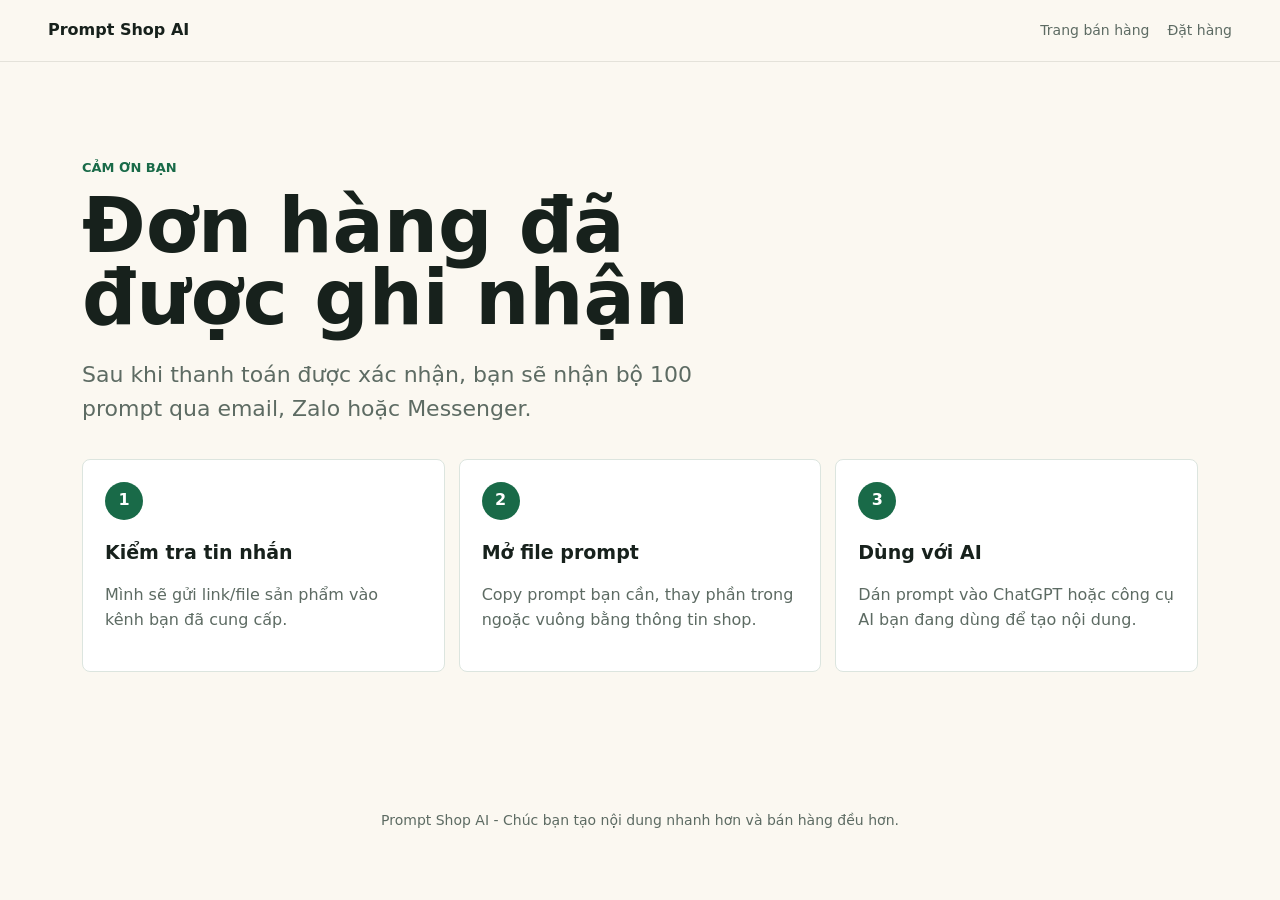
==== cam-on.html @ d6d2821f "Initial website" ====
<!doctype html>
<html lang="vi">
  <head>
    <meta charset="utf-8" />
    <meta name="viewport" content="width=device-width, initial-scale=1" />
    <title>Cảm ơn - 100 Prompt AI</title>
    <meta name="description" content="Trang cảm ơn và hướng dẫn nhận file 100 Prompt AI." />
    <link rel="stylesheet" href="styles.css" />
  </head>
  <body>
    <header class="site-header">
      <a class="brand" href="index.html">Prompt Shop AI</a>
      <nav aria-label="Điều hướng">
        <a href="index.html">Trang bán hàng</a>
        <a href="dat-hang.html">Đặt hàng</a>
      </nav>
    </header>

    <main>
      <section class="section-inner thank-page">
        <div class="section-heading">
          <p class="eyebrow">Cảm ơn bạn</p>
          <h1>Đơn hàng đã được ghi nhận</h1>
          <p class="lead">Sau khi thanh toán được xác nhận, bạn sẽ nhận bộ 100 prompt qua email, Zalo hoặc Messenger.</p>
        </div>

        <div class="steps">
          <article>
            <span>1</span>
            <h3>Kiểm tra tin nhắn</h3>
            <p>Mình sẽ gửi link/file sản phẩm vào kênh bạn đã cung cấp.</p>
          </article>
          <article>
            <span>2</span>
            <h3>Mở file prompt</h3>
            <p>Copy prompt bạn cần, thay phần trong ngoặc vuông bằng thông tin shop.</p>
          </article>
          <article>
            <span>3</span>
            <h3>Dùng với AI</h3>
            <p>Dán prompt vào ChatGPT hoặc công cụ AI bạn đang dùng để tạo nội dung.</p>
          </article>
        </div>
      </section>
    </main>

    <footer class="footer">
      <p>Prompt Shop AI - Chúc bạn tạo nội dung nhanh hơn và bán hàng đều hơn.</p>
    </footer>
  </body>
</html>
---- styles.css ----
:root {
  color-scheme: light;
  --ink: #17211c;
  --muted: #5d6b63;
  --line: #dce5df;
  --paper: #fbf8f1;
  --white: #ffffff;
  --mint: #dff3e8;
  --green: #196a48;
  --green-dark: #0f4c34;
  --amber: #f7bd4a;
  --coral: #ef725d;
}

* {
  box-sizing: border-box;
}

html {
  scroll-behavior: smooth;
}

body {
  margin: 0;
  font-family: Inter, ui-sans-serif, system-ui, -apple-system, BlinkMacSystemFont, "Segoe UI", sans-serif;
  line-height: 1.55;
  color: var(--ink);
  background: var(--paper);
}

a {
  color: inherit;
}

.site-header {
  position: sticky;
  top: 0;
  z-index: 10;
  display: flex;
  align-items: center;
  justify-content: space-between;
  gap: 24px;
  padding: 18px clamp(18px, 4vw, 48px);
  border-bottom: 1px solid rgba(23, 33, 28, 0.1);
  background: rgba(251, 248, 241, 0.92);
  backdrop-filter: blur(14px);
}

.brand {
  font-weight: 800;
  text-decoration: none;
}

nav {
  display: flex;
  gap: 18px;
  color: var(--muted);
  font-size: 14px;
}

nav a {
  text-decoration: none;
}

.hero {
  display: grid;
  grid-template-columns: minmax(0, 1.1fr) minmax(320px, 0.9fr);
  gap: clamp(28px, 6vw, 80px);
  min-height: calc(100svh - 73px);
  align-items: center;
  padding: clamp(42px, 7vw, 92px) clamp(18px, 5vw, 72px);
  border-bottom: 1px solid var(--line);
}

.eyebrow {
  margin: 0 0 12px;
  color: var(--green);
  font-size: 13px;
  font-weight: 800;
  letter-spacing: 0;
  text-transform: uppercase;
}

h1,
h2,
h3,
p {
  overflow-wrap: anywhere;
}

h1 {
  max-width: 820px;
  margin: 0;
  font-size: clamp(46px, 7vw, 94px);
  line-height: 0.95;
  letter-spacing: 0;
}

h2 {
  margin: 0;
  font-size: clamp(30px, 4vw, 54px);
  line-height: 1.05;
  letter-spacing: 0;
}

h3 {
  margin: 0 0 10px;
  font-size: 19px;
}

.lead {
  max-width: 690px;
  margin: 24px 0 0;
  color: var(--muted);
  font-size: clamp(18px, 2vw, 22px);
}

.hero-actions {
  display: flex;
  flex-wrap: wrap;
  gap: 12px;
  margin-top: 32px;
}

.button {
  display: inline-flex;
  min-height: 48px;
  align-items: center;
  justify-content: center;
  border: 1px solid transparent;
  border-radius: 8px;
  padding: 12px 18px;
  font-weight: 800;
  text-decoration: none;
}

.button.primary {
  background: var(--green);
  color: var(--white);
}

.button.primary:hover {
  background: var(--green-dark);
}

.button.secondary {
  border-color: var(--line);
  background: var(--white);
}

.button.full {
  width: 100%;
}

.proof {
  display: flex;
  flex-wrap: wrap;
  gap: 10px;
  margin-top: 24px;
}

.proof span {
  border: 1px solid rgba(25, 106, 72, 0.2);
  border-radius: 999px;
  padding: 8px 12px;
  background: var(--mint);
  color: var(--green-dark);
  font-size: 14px;
  font-weight: 700;
}

.hero-panel {
  border: 1px solid var(--line);
  border-radius: 8px;
  background: var(--white);
  box-shadow: 0 24px 70px rgba(23, 33, 28, 0.12);
  overflow: hidden;
}

.mock-toolbar {
  display: flex;
  gap: 8px;
  padding: 14px;
  border-bottom: 1px solid var(--line);
  background: #f4efe5;
}

.mock-toolbar span {
  width: 12px;
  height: 12px;
  border-radius: 999px;
  background: var(--coral);
}

.mock-toolbar span:nth-child(2) {
  background: var(--amber);
}

.mock-toolbar span:nth-child(3) {
  background: var(--green);
}

.mock-content {
  padding: clamp(22px, 5vw, 42px);
}

.mock-label {
  display: inline-flex;
  margin: 0 0 14px;
  border-radius: 999px;
  padding: 7px 10px;
  background: var(--mint);
  color: var(--green-dark);
  font-size: 13px;
  font-weight: 800;
}

.mock-content p:last-child {
  margin: 0;
  font-size: clamp(19px, 2.4vw, 28px);
  line-height: 1.35;
  font-weight: 750;
}

.band {
  border-block: 1px solid var(--line);
  background: var(--white);
}

.section-inner {
  max-width: 1180px;
  margin: 0 auto;
  padding: clamp(56px, 8vw, 96px) clamp(18px, 4vw, 32px);
}

.two-col,
.pricing {
  display: grid;
  grid-template-columns: minmax(0, 1fr) minmax(320px, 0.8fr);
  gap: clamp(28px, 6vw, 74px);
  align-items: start;
}

.check-list {
  display: grid;
  gap: 12px;
}

.check-list p,
.feature,
.sample-list article,
.price-box,
details {
  border: 1px solid var(--line);
  border-radius: 8px;
  background: var(--white);
}

.check-list p {
  margin: 0;
  padding: 16px;
  color: var(--muted);
}

.section-heading {
  max-width: 760px;
  margin-bottom: 32px;
}

.grid {
  display: grid;
  grid-template-columns: repeat(3, minmax(0, 1fr));
  gap: 14px;
}

.steps,
.order-grid {
  display: grid;
  grid-template-columns: repeat(3, minmax(0, 1fr));
  gap: 14px;
}

.order-grid {
  grid-template-columns: repeat(2, minmax(0, 1fr));
}

.contact-card {
  grid-column: 1 / -1;
}

.steps article {
  border: 1px solid var(--line);
  border-radius: 8px;
  padding: 22px;
  background: var(--white);
}

.steps span {
  display: inline-flex;
  width: 38px;
  height: 38px;
  align-items: center;
  justify-content: center;
  margin-bottom: 18px;
  border-radius: 999px;
  background: var(--green);
  color: var(--white);
  font-weight: 900;
}

.feature {
  padding: 22px;
}

.feature p,
.sample-list p,
.price-copy p,
details p,
.steps p,
.footer {
  color: var(--muted);
}

.samples {
  background: #eef7f1;
}

.sample-list {
  display: grid;
  grid-template-columns: repeat(3, minmax(0, 1fr));
  gap: 14px;
}

.sample-list article {
  padding: 22px;
}

.price-box {
  padding: 26px;
  box-shadow: 0 18px 60px rgba(23, 33, 28, 0.08);
}

.price {
  margin: 0;
  font-size: clamp(42px, 6vw, 64px);
  font-weight: 900;
  line-height: 1;
}

.small,
.hint {
  color: var(--muted);
  font-size: 14px;
}

.order-page h1,
.thank-page h1 {
  font-size: clamp(40px, 6vw, 76px);
}

.bank-box,
.message-template {
  border: 1px solid rgba(25, 106, 72, 0.18);
  border-radius: 8px;
  padding: 18px;
  background: var(--mint);
}

.bank-box p {
  margin: 0;
}

.bank-box p + p {
  margin-top: 8px;
}

.message-template {
  margin: 18px 0;
  color: var(--green-dark);
  font-weight: 700;
}

.contact-card img {
  display: block;
  width: min(100%, 360px);
  margin: 18px auto;
  border: 1px solid var(--line);
  border-radius: 8px;
}

ul {
  margin: 24px 0;
  padding-left: 20px;
}

li + li {
  margin-top: 8px;
}

.faq {
  max-width: 840px;
}

details {
  padding: 18px 20px;
}

details + details {
  margin-top: 10px;
}

summary {
  cursor: pointer;
  font-weight: 800;
}

.footer {
  padding: 28px clamp(18px, 4vw, 48px);
  text-align: center;
  font-size: 14px;
}

@media (max-width: 860px) {
  .site-header {
    position: static;
    align-items: flex-start;
    flex-direction: column;
  }

  .hero,
  .two-col,
  .pricing,
  .grid,
  .sample-list,
  .steps,
  .order-grid {
    grid-template-columns: 1fr;
  }

  .hero {
    min-height: auto;
  }
}

@media (max-width: 520px) {
  nav {
    width: 100%;
    justify-content: space-between;
  }

  .button {
    width: 100%;
  }
}
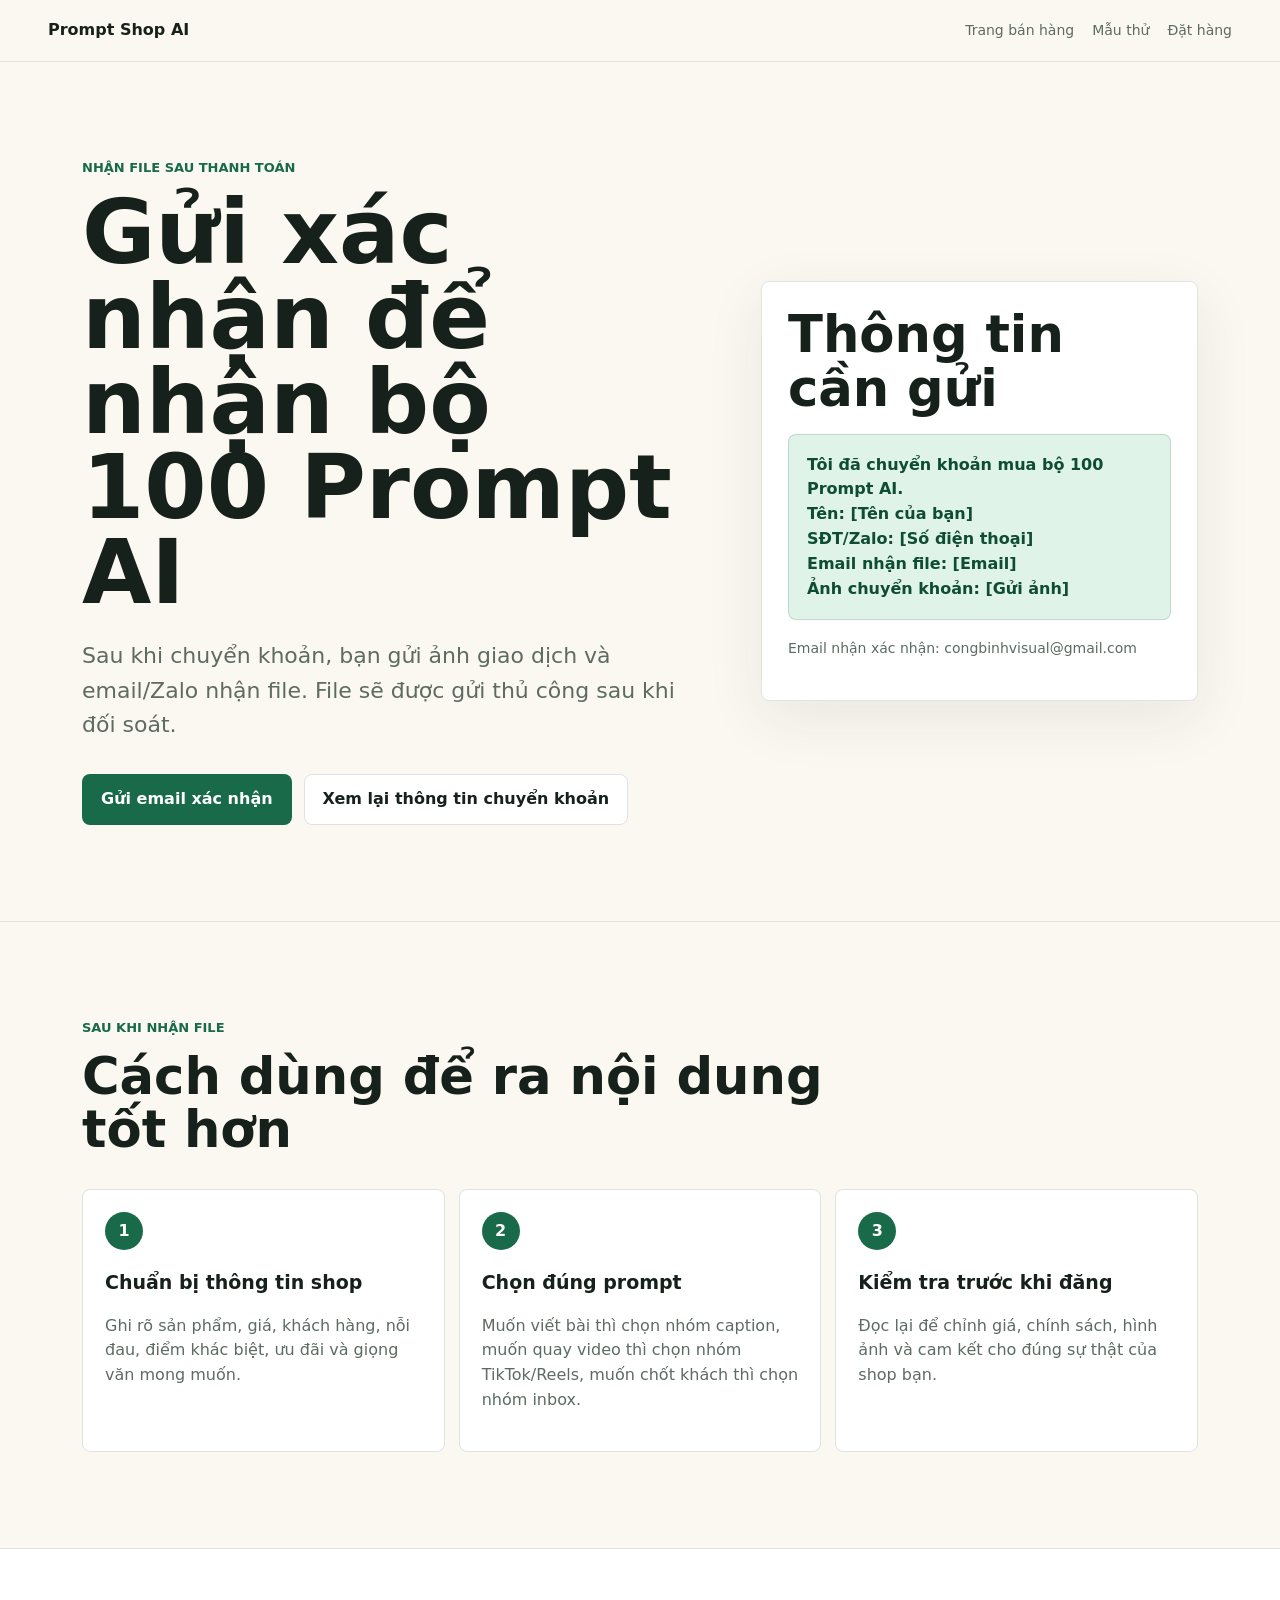
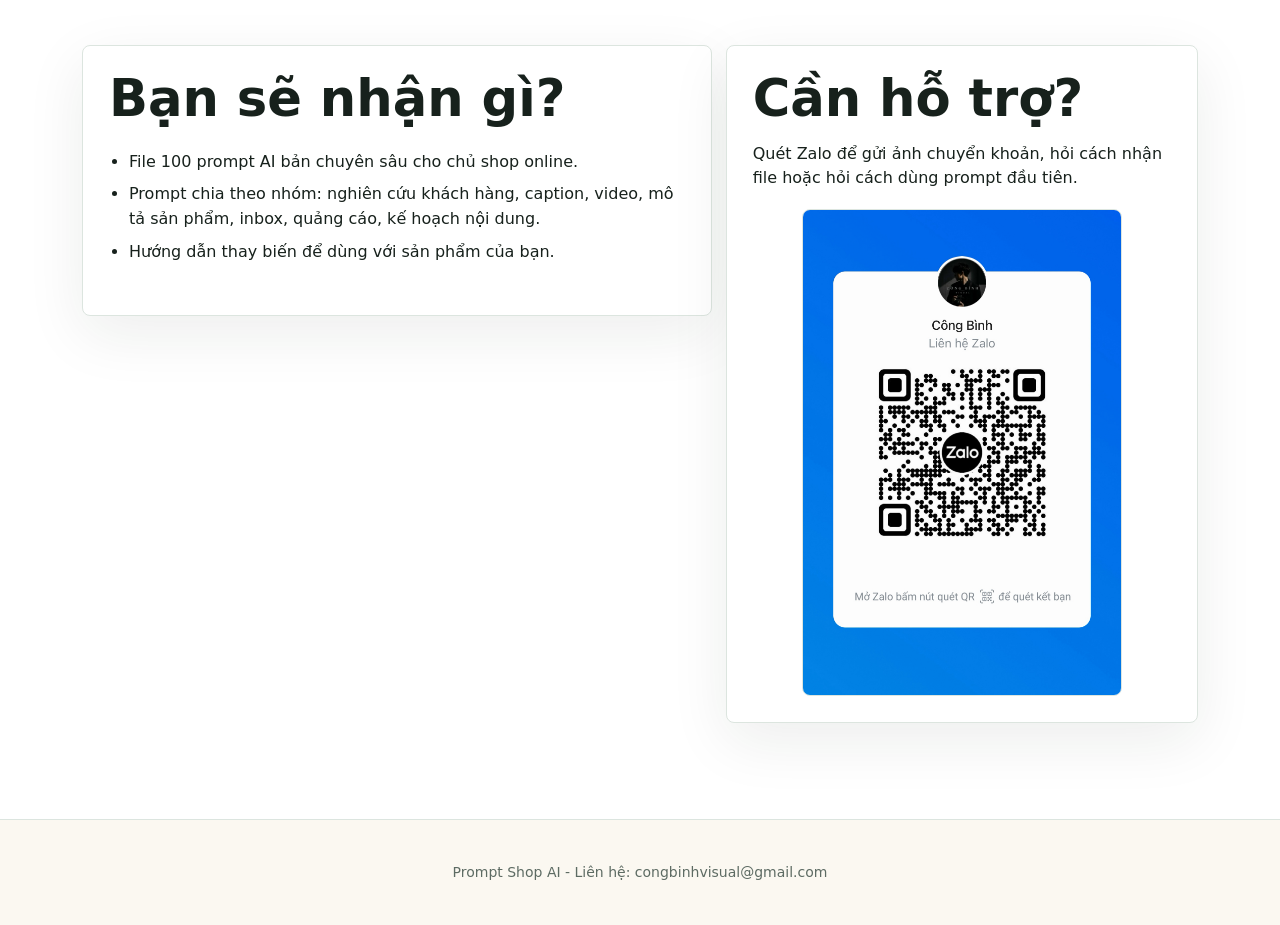
==== commit 67b66dda: "Improve delivery page" ====
--- a/cam-on.html
+++ b/cam-on.html
@@ -3,8 +3,8 @@
   <head>
     <meta charset="utf-8" />
     <meta name="viewport" content="width=device-width, initial-scale=1" />
-    <title>Cảm ơn - 100 Prompt AI</title>
-    <meta name="description" content="Trang cảm ơn và hướng dẫn nhận file 100 Prompt AI." />
+    <title>Nhận file - 100 Prompt AI</title>
+    <meta name="description" content="Hướng dẫn nhận và sử dụng bộ 100 Prompt AI Cho Chủ Shop Online." />
     <link rel="stylesheet" href="styles.css" />
   </head>
   <body>
@@ -12,41 +12,85 @@
       <a class="brand" href="index.html">Prompt Shop AI</a>
       <nav aria-label="Điều hướng">
         <a href="index.html">Trang bán hàng</a>
+        <a href="mau-mien-phi.html">Mẫu thử</a>
         <a href="dat-hang.html">Đặt hàng</a>
       </nav>
     </header>
 
     <main>
-      <section class="section-inner thank-page">
+      <section class="delivery-hero">
+        <div class="section-inner delivery-layout">
+          <div>
+            <p class="eyebrow">Nhận file sau thanh toán</p>
+            <h1>Gửi xác nhận để nhận bộ 100 Prompt AI</h1>
+            <p class="lead">
+              Sau khi chuyển khoản, bạn gửi ảnh giao dịch và email/Zalo nhận file. File sẽ được gửi thủ công sau khi đối soát.
+            </p>
+            <div class="hero-actions">
+              <a class="button primary" href="mailto:congbinhvisual@gmail.com?subject=Xac%20nhan%20don%20hang%20100%20Prompt%20AI&body=Toi%20da%20chuyen%20khoan%20mua%20bo%20100%20Prompt%20AI.%0A%0ATen:%0ASDT/Zalo:%0AEmail%20nhan%20file:%0AAnh%20chuyen%20khoan:">Gửi email xác nhận</a>
+              <a class="button secondary" href="dat-hang.html">Xem lại thông tin chuyển khoản</a>
+            </div>
+          </div>
+
+          <aside class="delivery-card">
+            <h2>Thông tin cần gửi</h2>
+            <div class="message-template">
+              Tôi đã chuyển khoản mua bộ 100 Prompt AI.<br />
+              Tên: [Tên của bạn]<br />
+              SĐT/Zalo: [Số điện thoại]<br />
+              Email nhận file: [Email]<br />
+              Ảnh chuyển khoản: [Gửi ảnh]
+            </div>
+            <p class="hint">Email nhận xác nhận: congbinhvisual@gmail.com</p>
+          </aside>
+        </div>
+      </section>
+
+      <section class="section-inner">
         <div class="section-heading">
-          <p class="eyebrow">Cảm ơn bạn</p>
-          <h1>Đơn hàng đã được ghi nhận</h1>
-          <p class="lead">Sau khi thanh toán được xác nhận, bạn sẽ nhận bộ 100 prompt qua email, Zalo hoặc Messenger.</p>
+          <p class="eyebrow">Sau khi nhận file</p>
+          <h2>Cách dùng để ra nội dung tốt hơn</h2>
         </div>
-
         <div class="steps">
           <article>
             <span>1</span>
-            <h3>Kiểm tra tin nhắn</h3>
-            <p>Mình sẽ gửi link/file sản phẩm vào kênh bạn đã cung cấp.</p>
+            <h3>Chuẩn bị thông tin shop</h3>
+            <p>Ghi rõ sản phẩm, giá, khách hàng, nỗi đau, điểm khác biệt, ưu đãi và giọng văn mong muốn.</p>
           </article>
           <article>
             <span>2</span>
-            <h3>Mở file prompt</h3>
-            <p>Copy prompt bạn cần, thay phần trong ngoặc vuông bằng thông tin shop.</p>
+            <h3>Chọn đúng prompt</h3>
+            <p>Muốn viết bài thì chọn nhóm caption, muốn quay video thì chọn nhóm TikTok/Reels, muốn chốt khách thì chọn nhóm inbox.</p>
           </article>
           <article>
             <span>3</span>
-            <h3>Dùng với AI</h3>
-            <p>Dán prompt vào ChatGPT hoặc công cụ AI bạn đang dùng để tạo nội dung.</p>
+            <h3>Kiểm tra trước khi đăng</h3>
+            <p>Đọc lại để chỉnh giá, chính sách, hình ảnh và cam kết cho đúng sự thật của shop bạn.</p>
+          </article>
+        </div>
+      </section>
+
+      <section class="band">
+        <div class="section-inner delivery-grid">
+          <article>
+            <h2>Bạn sẽ nhận gì?</h2>
+            <ul>
+              <li>File 100 prompt AI bản chuyên sâu cho chủ shop online.</li>
+              <li>Prompt chia theo nhóm: nghiên cứu khách hàng, caption, video, mô tả sản phẩm, inbox, quảng cáo, kế hoạch nội dung.</li>
+              <li>Hướng dẫn thay biến để dùng với sản phẩm của bạn.</li>
+            </ul>
+          </article>
+          <article>
+            <h2>Cần hỗ trợ?</h2>
+            <p>Quét Zalo để gửi ảnh chuyển khoản, hỏi cách nhận file hoặc hỏi cách dùng prompt đầu tiên.</p>
+            <img src="zalo-qr-cong-binh.jpeg" alt="Mã QR Zalo Công Bình" />
           </article>
         </div>
       </section>
     </main>
 
     <footer class="footer">
-      <p>Prompt Shop AI - Chúc bạn tạo nội dung nhanh hơn và bán hàng đều hơn.</p>
+      <p>Prompt Shop AI - Liên hệ: congbinhvisual@gmail.com</p>
     </footer>
   </body>
 </html>
-
--- a/styles.css
+++ b/styles.css
@@ -222,6 +222,61 @@
   font-weight: 750;
 }
 
+.product-preview {
+  display: grid;
+  gap: 16px;
+}
+
+.preview-cover,
+.preview-sheet {
+  border: 1px solid var(--line);
+  border-radius: 8px;
+  background: var(--white);
+  box-shadow: 0 24px 70px rgba(23, 33, 28, 0.12);
+}
+
+.preview-cover {
+  min-height: 360px;
+  display: flex;
+  flex-direction: column;
+  justify-content: flex-end;
+  padding: 34px;
+  background:
+    linear-gradient(135deg, rgba(25, 106, 72, 0.92), rgba(15, 76, 52, 0.98)),
+    radial-gradient(circle at 25% 20%, rgba(247, 189, 74, 0.4), transparent 35%);
+  color: var(--white);
+}
+
+.preview-cover h2 {
+  max-width: 520px;
+  font-size: clamp(34px, 5vw, 58px);
+}
+
+.preview-cover p {
+  max-width: 520px;
+  margin: 16px 0 0;
+  color: rgba(255, 255, 255, 0.82);
+}
+
+.cover-kicker {
+  margin: 0 0 12px;
+  font-weight: 900;
+  text-transform: uppercase;
+}
+
+.preview-sheet {
+  padding: 24px;
+}
+
+.preview-sheet p {
+  margin: 0;
+}
+
+.preview-sheet p + p {
+  margin-top: 10px;
+  color: var(--muted);
+}
+
 .band {
   border-block: 1px solid var(--line);
   background: var(--white);
@@ -335,6 +390,61 @@
   padding: 22px;
 }
 
+.center-action {
+  display: flex;
+  justify-content: center;
+  margin-top: 28px;
+}
+
+.trust-grid {
+  display: grid;
+  grid-template-columns: repeat(3, minmax(0, 1fr));
+  gap: 14px;
+}
+
+.trust-grid article,
+.prompt-list article,
+.policy-list article,
+.sample-cta {
+  border: 1px solid var(--line);
+  border-radius: 8px;
+  padding: 22px;
+  background: var(--white);
+}
+
+.trust-grid p,
+.prompt-list p,
+.policy-list p,
+.sample-cta p {
+  color: var(--muted);
+}
+
+.prompt-list,
+.policy-list {
+  display: grid;
+  gap: 14px;
+}
+
+.prompt-list {
+  grid-template-columns: repeat(2, minmax(0, 1fr));
+}
+
+.sample-cta {
+  margin-top: 18px;
+  background: var(--green);
+  color: var(--white);
+}
+
+.sample-cta p {
+  color: rgba(255, 255, 255, 0.82);
+}
+
+.sample-cta .button {
+  margin-top: 10px;
+  background: var(--white);
+  color: var(--green-dark);
+}
+
 .price-box {
   padding: 26px;
   box-shadow: 0 18px 60px rgba(23, 33, 28, 0.08);
@@ -380,10 +490,52 @@
   font-weight: 700;
 }
 
+.contact-card {
+  display: grid;
+  grid-template-columns: minmax(0, 1fr) minmax(240px, 360px);
+  gap: 24px;
+  align-items: center;
+}
+
 .contact-card img {
   display: block;
   width: min(100%, 360px);
-  margin: 18px auto;
+  margin: 0 auto;
+  border: 1px solid var(--line);
+  border-radius: 8px;
+}
+
+.delivery-hero {
+  border-bottom: 1px solid var(--line);
+}
+
+.delivery-layout {
+  display: grid;
+  grid-template-columns: minmax(0, 1fr) minmax(320px, 0.72fr);
+  gap: clamp(28px, 6vw, 72px);
+  align-items: center;
+}
+
+.delivery-card,
+.delivery-grid article {
+  border: 1px solid var(--line);
+  border-radius: 8px;
+  padding: 26px;
+  background: var(--white);
+  box-shadow: 0 18px 60px rgba(23, 33, 28, 0.08);
+}
+
+.delivery-grid {
+  display: grid;
+  grid-template-columns: minmax(0, 1fr) minmax(320px, 0.75fr);
+  gap: 14px;
+  align-items: start;
+}
+
+.delivery-grid img {
+  display: block;
+  width: min(100%, 320px);
+  margin: 18px auto 0;
   border: 1px solid var(--line);
   border-radius: 8px;
 }
@@ -433,7 +585,12 @@
   .grid,
   .sample-list,
   .steps,
-  .order-grid {
+  .order-grid,
+  .trust-grid,
+  .prompt-list,
+  .contact-card,
+  .delivery-layout,
+  .delivery-grid {
     grid-template-columns: 1fr;
   }
 
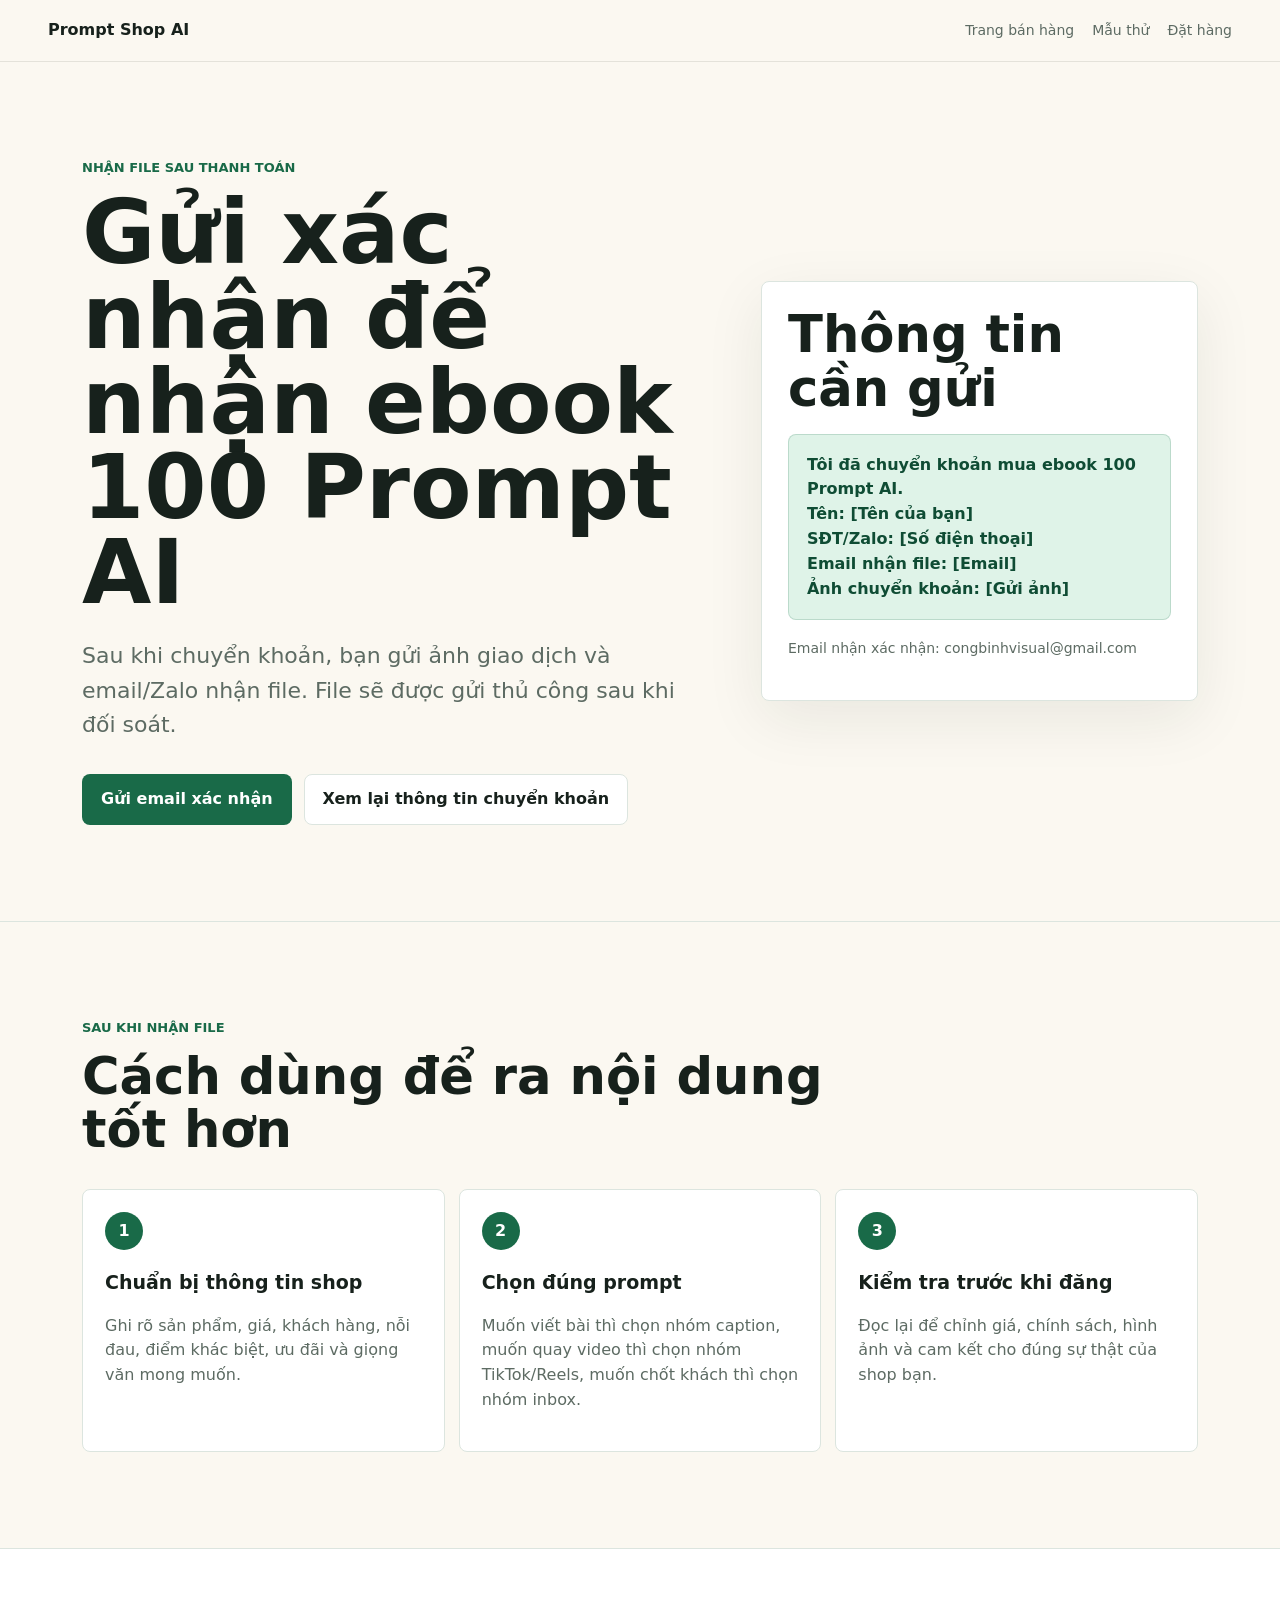
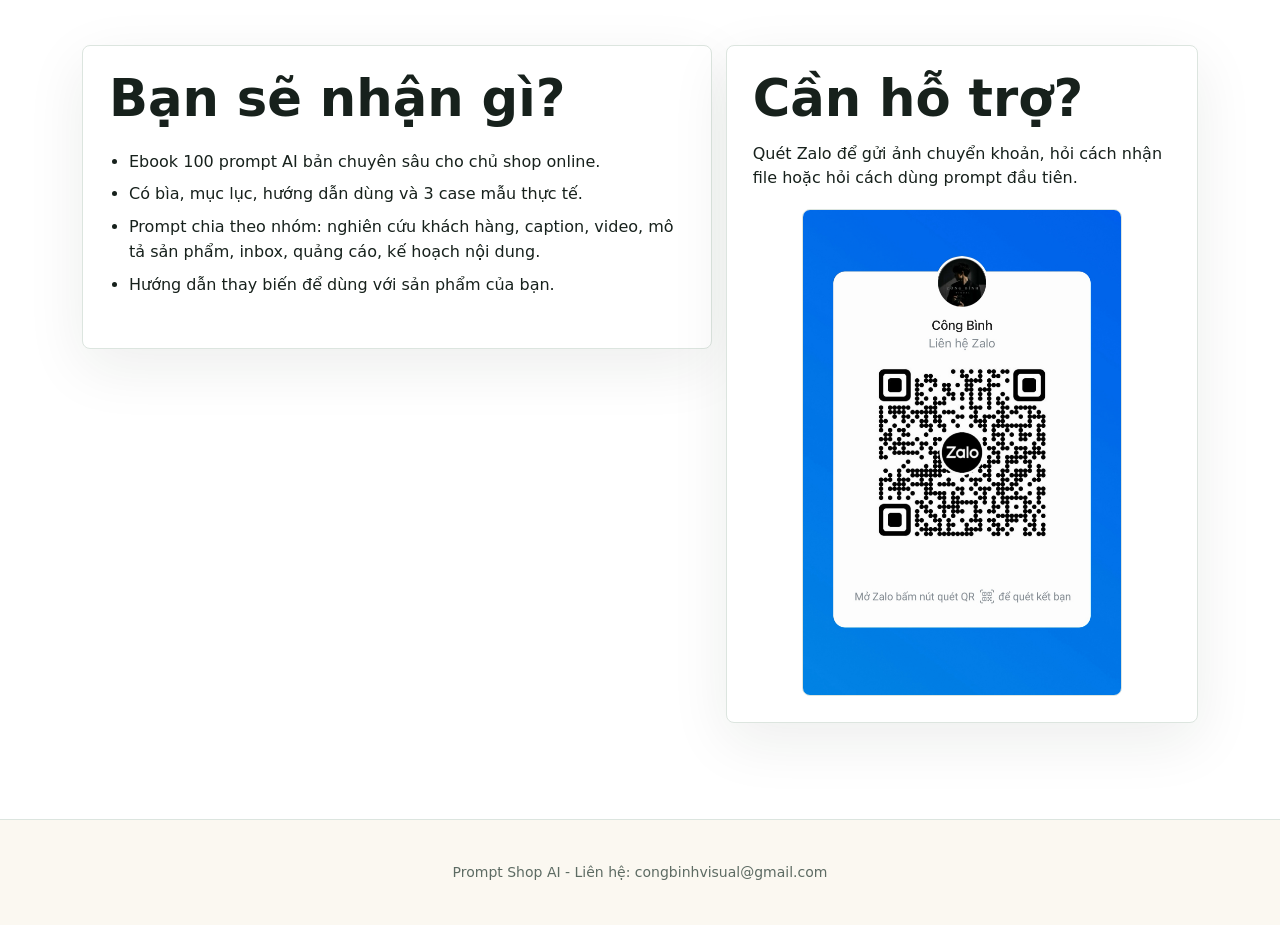
==== commit d49b11c8: "Position product as complete ebook" ====
--- a/cam-on.html
+++ b/cam-on.html
@@ -22,7 +22,7 @@
         <div class="section-inner delivery-layout">
           <div>
             <p class="eyebrow">Nhận file sau thanh toán</p>
-            <h1>Gửi xác nhận để nhận bộ 100 Prompt AI</h1>
+            <h1>Gửi xác nhận để nhận ebook 100 Prompt AI</h1>
             <p class="lead">
               Sau khi chuyển khoản, bạn gửi ảnh giao dịch và email/Zalo nhận file. File sẽ được gửi thủ công sau khi đối soát.
             </p>
@@ -35,7 +35,7 @@
           <aside class="delivery-card">
             <h2>Thông tin cần gửi</h2>
             <div class="message-template">
-              Tôi đã chuyển khoản mua bộ 100 Prompt AI.<br />
+              Tôi đã chuyển khoản mua ebook 100 Prompt AI.<br />
               Tên: [Tên của bạn]<br />
               SĐT/Zalo: [Số điện thoại]<br />
               Email nhận file: [Email]<br />
@@ -75,7 +75,8 @@
           <article>
             <h2>Bạn sẽ nhận gì?</h2>
             <ul>
-              <li>File 100 prompt AI bản chuyên sâu cho chủ shop online.</li>
+              <li>Ebook 100 prompt AI bản chuyên sâu cho chủ shop online.</li>
+              <li>Có bìa, mục lục, hướng dẫn dùng và 3 case mẫu thực tế.</li>
               <li>Prompt chia theo nhóm: nghiên cứu khách hàng, caption, video, mô tả sản phẩm, inbox, quảng cáo, kế hoạch nội dung.</li>
               <li>Hướng dẫn thay biến để dùng với sản phẩm của bạn.</li>
             </ul>
